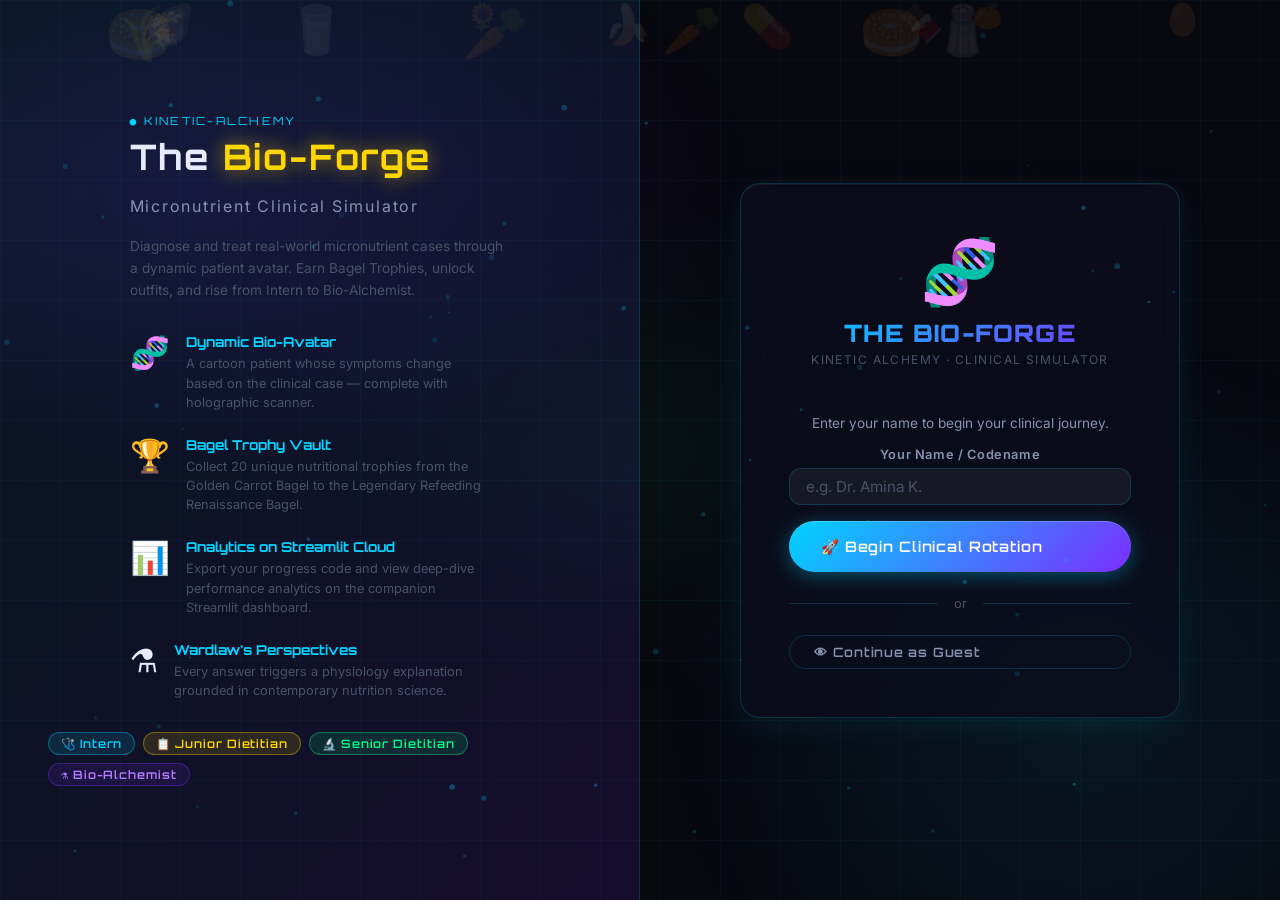
==== streamlit_app/static/index.html @ 626a2f52 "space" ====
<!DOCTYPE html>
<html lang="en">
<head>
<meta charset="UTF-8">
<meta name="viewport" content="width=device-width,initial-scale=1.0">
<title>kinetic-alchemy: The Bio-Forge | Login</title>
<meta name="description" content="A gamified micronutrient clinical quiz for dietetics students and healthcare professionals. Diagnose, treat, and earn bagel trophies.">
<link rel="stylesheet" href="styles/main.css">
<style>
.particles-bg{position:fixed;inset:0;pointer-events:none;z-index:0}
.login-hero{display:grid;grid-template-columns:1fr 1fr;min-height:100vh;position:relative;z-index:1}
@media(max-width:900px){.login-hero{grid-template-columns:1fr}.hero-side{display:none}}
.hero-side{
  background:linear-gradient(135deg,rgba(0,212,255,0.08),rgba(123,46,255,0.12));
  border-right:1px solid var(--glass-border);
  display:flex;flex-direction:column;align-items:center;justify-content:center;
  padding:var(--sp-2xl);gap:var(--sp-xl);
}
.hero-feature{display:flex;align-items:flex-start;gap:var(--sp-md);max-width:360px}
.hero-feature-icon{font-size:2rem;flex-shrink:0}
.hero-feature-text h4{font-family:'Orbitron',monospace;font-size:0.85rem;color:var(--neon-blue);margin-bottom:4px}
.hero-feature-text p{font-size:0.8rem;color:var(--text-muted);line-height:1.5}
.login-side{display:flex;align-items:center;justify-content:center;padding:var(--sp-xl)}
.name-setup{display:none}
.name-setup.active{display:block}
.auth-form{display:block}
.auth-form.hidden{display:none}
.tabs{display:flex;gap:2px;background:rgba(255,255,255,0.05);border-radius:var(--r-full);padding:3px;margin-bottom:var(--sp-xl)}
.tab-btn{flex:1;padding:8px 16px;border-radius:var(--r-full);font-family:'Orbitron',monospace;font-size:0.75rem;
  font-weight:600;letter-spacing:0.05em;color:var(--text-muted);background:transparent;
  border:none;cursor:pointer;transition:all 0.2s}
.tab-btn.active{background:rgba(0,212,255,0.2);color:var(--neon-blue);box-shadow:0 0 15px rgba(0,212,255,0.2)}
.floating-bagels{position:fixed;pointer-events:none;z-index:0;inset:0}
.float-bagel{position:absolute;font-size:2rem;opacity:0.08;animation:floatDrift linear infinite}
@keyframes floatDrift{
  0%{transform:translateY(110vh) rotate(0deg)}
  100%{transform:translateY(-20vh) rotate(360deg)}
}
</style>
</head>
<body>
<div class="bg-nebula"></div>
<div class="bg-grid"></div>
<canvas class="particles-bg" id="particles-canvas"></canvas>

<!-- Floating decorative bagels -->
<div class="floating-bagels" id="floatBagels"></div>

<div class="login-hero">
  <!-- LEFT: Feature showcase -->
  <div class="hero-side">
    <div>
      <div style="font-family:'Orbitron',monospace;font-size:0.7rem;color:var(--neon-blue);letter-spacing:0.2em;margin-bottom:var(--sp-sm)">● KINETIC-ALCHEMY</div>
      <h1 style="font-size:2.2rem;line-height:1.2;margin-bottom:var(--sp-md)">
        The <span class="text-gold">Bio-Forge</span><br>
        <span style="font-size:1rem;color:var(--text-secondary);font-family:'Inter',sans-serif;font-weight:400">Micronutrient Clinical Simulator</span>
      </h1>
      <p style="color:var(--text-muted);font-size:0.85rem;line-height:1.6;max-width:380px">
        Diagnose and treat real-world micronutrient cases through a dynamic patient avatar. 
        Earn Bagel Trophies, unlock outfits, and rise from Intern to Bio-Alchemist.
      </p>
    </div>
    <div style="display:flex;flex-direction:column;gap:var(--sp-lg);width:100%;max-width:380px">
      <div class="hero-feature">
        <div class="hero-feature-icon">🧬</div>
        <div class="hero-feature-text">
          <h4>Dynamic Bio-Avatar</h4>
          <p>A cartoon patient whose symptoms change based on the clinical case — complete with holographic scanner.</p>
        </div>
      </div>
      <div class="hero-feature">
        <div class="hero-feature-icon">🏆</div>
        <div class="hero-feature-text">
          <h4>Bagel Trophy Vault</h4>
          <p>Collect 20 unique nutritional trophies from the Golden Carrot Bagel to the Legendary Refeeding Renaissance Bagel.</p>
        </div>
      </div>
      <div class="hero-feature">
        <div class="hero-feature-icon">📊</div>
        <div class="hero-feature-text">
          <h4>Analytics on Streamlit Cloud</h4>
          <p>Export your progress code and view deep-dive performance analytics on the companion Streamlit dashboard.</p>
        </div>
      </div>
      <div class="hero-feature">
        <div class="hero-feature-icon">⚗️</div>
        <div class="hero-feature-text">
          <h4>Wardlaw's Perspectives</h4>
          <p>Every answer triggers a physiology explanation grounded in contemporary nutrition science.</p>
        </div>
      </div>
    </div>
    <!-- Level preview -->
    <div style="display:flex;gap:var(--sp-sm);flex-wrap:wrap">
      <span class="badge badge-blue">🩺 Intern</span>
      <span class="badge badge-gold">📋 Junior Dietitian</span>
      <span class="badge badge-green">🔬 Senior Dietitian</span>
      <span class="badge badge-purple">⚗️ Bio-Alchemist</span>
    </div>
  </div>

  <!-- RIGHT: Login / Setup -->
  <div class="login-side">
    <div class="login-card glass" style="position:relative;z-index:2">
      <span class="logo-mark">🧬</span>
      <h2 class="logo-title">THE BIO-FORGE</h2>
      <div class="logo-subtitle">Kinetic Alchemy · Clinical Simulator</div>

      <!-- Name Setup (shown if no saved name) -->
      <div class="name-setup" id="nameSetup">
        <p class="text-muted text-sm mb-md">Enter your name to begin your clinical journey.</p>
        <div class="input-group">
          <label class="input-label" for="playerNameInput">Your Name / Codename</label>
          <input class="input-field" id="playerNameInput" type="text" placeholder="e.g. Dr. Amina K." maxlength="30" autocomplete="off">
        </div>
        <button class="btn btn-primary btn-lg w-full" id="startBtn" onclick="handleStart()">
          🚀 Begin Clinical Rotation
        </button>
        <div class="divider">or</div>
        <button class="btn btn-ghost w-full" onclick="handleDemo()">
          👁 Continue as Guest
        </button>
      </div>

      <!-- Returning player -->
      <div class="auth-form hidden" id="returningForm">
        <div class="glass" style="padding:var(--sp-md);border-radius:var(--r-md);margin-bottom:var(--sp-lg);text-align:left">
          <div class="text-xs text-muted mb-sm">Welcome back,</div>
          <div id="returningName" class="font-orb text-blue" style="font-size:1.1rem"></div>
          <div id="returningStats" class="text-xs text-muted mt-sm"></div>
        </div>
        <button class="btn btn-primary btn-lg w-full" onclick="handleContinue()">
          ▶ Continue Rotation
        </button>
        <div class="divider">or</div>
        <button class="btn btn-ghost w-full" onclick="showNewPlayer()">
          + New Player
        </button>
      </div>
    </div>
  </div>
</div>

<!-- Toast container -->
<div class="toast-container" id="toastContainer"></div>

<script>
// ---- Floating bagels ----
const BAGEL_EMOJIS = ["🥯","🥕","🍊","🌾","💊","🧂","🍫","🍌","🥛","🥚","🦪","🌻"];
const floatEl = document.getElementById("floatBagels");
for (let i = 0; i < 14; i++) {
  const el = document.createElement("div");
  el.className = "float-bagel";
  el.textContent = BAGEL_EMOJIS[i % BAGEL_EMOJIS.length];
  el.style.left = `${Math.random() * 100}%`;
  el.style.animationDuration = `${8 + Math.random() * 14}s`;
  el.style.animationDelay = `-${Math.random() * 15}s`;
  el.style.fontSize = `${1.5 + Math.random() * 2}rem`;
  floatEl.appendChild(el);
}

// ---- Canvas particles ----
const pc = document.getElementById("particles-canvas");
const pctx = pc.getContext("2d");
pc.width = window.innerWidth; pc.height = window.innerHeight;
window.addEventListener("resize", () => { pc.width = window.innerWidth; pc.height = window.innerHeight; });

const dots = Array.from({length: 60}, () => ({
  x: Math.random()*pc.width, y: Math.random()*pc.height,
  vx: (Math.random()-0.5)*0.4, vy: (Math.random()-0.5)*0.4,
  r: 1+Math.random()*2, a: Math.random()
}));

(function animDots() {
  requestAnimationFrame(animDots);
  pctx.clearRect(0,0,pc.width,pc.height);
  dots.forEach(d => {
    d.x += d.vx; d.y += d.vy;
    if (d.x < 0) d.x = pc.width;
    if (d.x > pc.width) d.x = 0;
    if (d.y < 0) d.y = pc.height;
    if (d.y > pc.height) d.y = 0;
    pctx.beginPath();
    pctx.arc(d.x, d.y, d.r, 0, Math.PI*2);
    pctx.fillStyle = `rgba(0,212,255,${0.1+d.a*0.2})`;
    pctx.fill();
  });

  // Draw connections
  for (let i = 0; i < dots.length; i++) {
    for (let j = i+1; j < dots.length; j++) {
      const dx = dots[i].x - dots[j].x;
      const dy = dots[i].y - dots[j].y;
      const dist = Math.sqrt(dx*dx+dy*dy);
      if (dist < 100) {
        pctx.beginPath();
        pctx.moveTo(dots[i].x, dots[i].y);
        pctx.lineTo(dots[j].x, dots[j].y);
        pctx.strokeStyle = `rgba(0,212,255,${0.08*(1-dist/100)})`;
        pctx.lineWidth = 0.5;
        pctx.stroke();
      }
    }
  }
})();

// ---- State check ----
const savedRaw = localStorage.getItem("bioforge_state");
let savedState = null;
try { savedState = savedRaw ? JSON.parse(savedRaw) : null; } catch {}

if (savedState && savedState.playerName && savedState.playerName !== "Intern") {
  // Show returning player UI
  document.getElementById("returningForm").classList.remove("hidden");
  document.getElementById("returningName").textContent = savedState.playerName;
  document.getElementById("returningStats").textContent =
    `${savedState.totalPoints || 0} Nutri-Points · ${savedState.bagelsCollected?.length || 0} Bagels · ${savedState.accuracy || 0}% accuracy`;
} else {
  document.getElementById("nameSetup").classList.add("active");
}

function handleStart() {
  const name = document.getElementById("playerNameInput").value.trim();
  if (!name) { showToast("Please enter your name!", "error"); return; }
  const s = savedState || {};
  s.playerName = name;
  localStorage.setItem("bioforge_state", JSON.stringify(s));
  window.location.href = "game.html";
}

function handleDemo() {
  if (!savedState) {
    localStorage.setItem("bioforge_state", JSON.stringify({...{playerName:"Guest Intern"}}));
  }
  window.location.href = "game.html";
}

function handleContinue() {
  window.location.href = "game.html";
}

function showNewPlayer() {
  document.getElementById("returningForm").classList.add("hidden");
  document.getElementById("nameSetup").classList.add("active");
}

// Enter key to start
document.getElementById("playerNameInput")?.addEventListener("keydown", e => {
  if (e.key === "Enter") handleStart();
});

function showToast(msg, type = "info") {
  const tc = document.getElementById("toastContainer");
  const t = document.createElement("div");
  t.className = `toast toast-${type}`;
  t.textContent = msg;
  tc.appendChild(t);
  setTimeout(() => { t.classList.add("toast-out"); setTimeout(() => t.remove(), 350); }, 3000);
}
</script>
</body>
</html>
---- streamlit_app/static/styles/main.css ----
/* ================================================================
   KINETIC ALCHEMY: THE BIO-FORGE — Design System
   ================================================================ */

@import url('https://fonts.googleapis.com/css2?family=Orbitron:wght@400;600;700;900&family=Inter:wght@300;400;500;600;700&display=swap');

/* ===== DESIGN TOKENS ===== */
:root {
  --bg-deep: #08080f;
  --bg-primary: #0d0d1e;
  --bg-secondary: #12122a;
  --bg-card: rgba(255,255,255,0.04);
  --bg-card-hover: rgba(255,255,255,0.07);
  --glass-bg: rgba(13,13,30,0.75);
  --glass-border: rgba(0,212,255,0.18);
  --glass-shadow: 0 8px 32px rgba(0,212,255,0.08);

  --neon-blue: #00d4ff;
  --neon-blue-dim: rgba(0,212,255,0.15);
  --neon-purple: #7b2eff;
  --neon-green: #00ff88;
  --neon-red: #ff3366;
  --neon-gold: #ffd700;
  --neon-orange: #ff8c00;

  --text-primary: #e8eaff;
  --text-secondary: #8892b0;
  --text-muted: #4a5268;

  --sp-xs: 0.25rem; --sp-sm: 0.5rem; --sp-md: 1rem;
  --sp-lg: 1.5rem;  --sp-xl: 2rem;   --sp-2xl: 3rem;

  --r-sm: 8px; --r-md: 12px; --r-lg: 20px;
  --r-xl: 32px; --r-full: 9999px;

  --t-base: 0.3s ease;
  --t-slow: 0.6s ease;
  --t-spring: 0.4s cubic-bezier(0.34,1.56,0.64,1);
  --t-bounce: 0.5s cubic-bezier(0.68,-0.55,0.265,1.55);
}

/* ===== RESET ===== */
*,*::before,*::after{box-sizing:border-box;margin:0;padding:0}
html{font-size:16px;scroll-behavior:smooth}
body{
  font-family:'Inter',system-ui,sans-serif;
  background:var(--bg-deep);
  color:var(--text-primary);
  min-height:100vh;
  overflow-x:hidden;
  -webkit-font-smoothing:antialiased;
}
a{text-decoration:none;color:inherit}
button{cursor:pointer;border:none;background:none;font-family:inherit}
input{font-family:inherit}

/* ===== ANIMATED BACKGROUND ===== */
.bg-nebula{
  position:fixed;inset:0;
  background:
    radial-gradient(ellipse 80% 60% at 15% 20%, rgba(123,46,255,0.12) 0%, transparent 55%),
    radial-gradient(ellipse 60% 80% at 85% 80%, rgba(0,212,255,0.08) 0%, transparent 55%),
    radial-gradient(ellipse 40% 40% at 50% 50%, rgba(0,255,136,0.04) 0%, transparent 70%);
  pointer-events:none;z-index:0;
}

/* Animated grid lines */
.bg-grid{
  position:fixed;inset:0;
  background-image:
    linear-gradient(rgba(0,212,255,0.04) 1px, transparent 1px),
    linear-gradient(90deg, rgba(0,212,255,0.04) 1px, transparent 1px);
  background-size:60px 60px;
  pointer-events:none;z-index:0;
  animation:gridScroll 20s linear infinite;
}
@keyframes gridScroll{to{background-position:60px 60px}}

/* ===== TYPOGRAPHY ===== */
h1,h2,h3,.heading{font-family:'Orbitron',monospace;font-weight:700;letter-spacing:0.05em}
.text-blue{color:var(--neon-blue);text-shadow:0 0 20px rgba(0,212,255,0.6),0 0 40px rgba(0,212,255,0.3)}
.text-gold{color:var(--neon-gold);text-shadow:0 0 20px rgba(255,215,0,0.6)}
.text-green{color:var(--neon-green);text-shadow:0 0 20px rgba(0,255,136,0.6)}
.text-red{color:var(--neon-red);text-shadow:0 0 20px rgba(255,51,102,0.6)}
.text-muted{color:var(--text-secondary)}
.font-orb{font-family:'Orbitron',monospace}

/* ===== GLASS CARD ===== */
.glass{
  background:var(--glass-bg);
  border:1px solid var(--glass-border);
  border-radius:var(--r-lg);
  backdrop-filter:blur(20px);
  -webkit-backdrop-filter:blur(20px);
  box-shadow:var(--glass-shadow),inset 0 1px 0 rgba(255,255,255,0.05);
}
.glass-hover{transition:all var(--t-base)}
.glass-hover:hover{
  border-color:rgba(0,212,255,0.35);
  box-shadow:0 8px 32px rgba(0,212,255,0.18),inset 0 1px 0 rgba(255,255,255,0.08);
  transform:translateY(-2px);
}

/* ===== BUTTONS ===== */
.btn{
  display:inline-flex;align-items:center;gap:var(--sp-sm);
  padding:var(--sp-sm) var(--sp-lg);
  border-radius:var(--r-full);
  font-family:'Orbitron',monospace;font-weight:600;font-size:0.8rem;
  letter-spacing:0.06em;cursor:pointer;
  transition:all var(--t-spring);text-decoration:none;
  position:relative;overflow:hidden;border:none;
}
.btn::after{
  content:'';position:absolute;inset:0;
  background:linear-gradient(135deg,rgba(255,255,255,0.12),transparent);
  opacity:0;transition:opacity var(--t-base);
}
.btn:hover::after{opacity:1}
.btn:active{transform:scale(0.97)!important}

.btn-primary{
  background:linear-gradient(135deg,var(--neon-blue),var(--neon-purple));
  color:#fff;box-shadow:0 4px 20px rgba(0,212,255,0.35),inset 0 1px 0 rgba(255,255,255,0.2);
}
.btn-primary:hover{transform:translateY(-2px) scale(1.02);box-shadow:0 8px 30px rgba(0,212,255,0.55)}

.btn-gold{
  background:linear-gradient(135deg,#ffd700,#ff9500);
  color:#1a1000;font-weight:700;
  box-shadow:0 4px 20px rgba(255,215,0,0.45);
}
.btn-gold:hover{transform:translateY(-2px) scale(1.02);box-shadow:0 8px 30px rgba(255,215,0,0.65)}

.btn-ghost{
  background:transparent;border:1px solid var(--glass-border);
  color:var(--text-secondary);
}
.btn-ghost:hover{border-color:var(--neon-blue);color:var(--neon-blue);box-shadow:0 0 15px rgba(0,212,255,0.2)}

.btn-danger{
  background:linear-gradient(135deg,#ff3366,#ff6b35);
  color:#fff;box-shadow:0 4px 20px rgba(255,51,102,0.35);
}
.btn-lg{padding:var(--sp-md) var(--sp-xl);font-size:0.9rem}
.btn-sm{padding:var(--sp-xs) var(--sp-md);font-size:0.75rem}
.btn:disabled{opacity:0.4;pointer-events:none}

/* ===== BADGES ===== */
.badge{
  display:inline-flex;align-items:center;gap:4px;
  padding:3px 12px;border-radius:var(--r-full);
  font-family:'Orbitron',monospace;font-size:0.72rem;font-weight:600;letter-spacing:0.08em;
}
.badge-blue{background:rgba(0,212,255,0.12);border:1px solid rgba(0,212,255,0.35);color:var(--neon-blue)}
.badge-gold{background:rgba(255,215,0,0.12);border:1px solid rgba(255,215,0,0.35);color:var(--neon-gold)}
.badge-green{background:rgba(0,255,136,0.12);border:1px solid rgba(0,255,136,0.35);color:var(--neon-green)}
.badge-red{background:rgba(255,51,102,0.12);border:1px solid rgba(255,51,102,0.35);color:var(--neon-red)}
.badge-purple{background:rgba(123,46,255,0.12);border:1px solid rgba(123,46,255,0.35);color:#b47fff}

/* ===== FORM INPUTS ===== */
.input-field{
  width:100%;padding:var(--sp-sm) var(--sp-md);
  background:rgba(255,255,255,0.05);
  border:1px solid var(--glass-border);
  border-radius:var(--r-md);
  color:var(--text-primary);font-size:0.95rem;
  transition:all var(--t-base);outline:none;
}
.input-field::placeholder{color:var(--text-muted)}
.input-field:focus{border-color:var(--neon-blue);box-shadow:0 0 0 3px rgba(0,212,255,0.15)}
.input-group{position:relative;margin-bottom:var(--sp-md)}
.input-label{display:block;font-size:0.8rem;font-weight:600;color:var(--text-secondary);margin-bottom:6px;letter-spacing:0.05em}
.input-icon{position:absolute;left:12px;top:50%;transform:translateY(-50%);color:var(--text-muted);font-size:1.1rem}
.input-field.with-icon{padding-left:2.5rem}

/* ===== AVATAR STAGE ===== */
.avatar-stage{
  position:relative;width:320px;height:420px;
  margin:0 auto;border-radius:var(--r-xl);
  background:radial-gradient(ellipse at center, rgba(0,212,255,0.06) 0%, transparent 70%);
  border:1px solid rgba(0,212,255,0.12);
  overflow:visible;
  transition:all var(--t-slow);
}
.avatar-stage::before{
  content:'';position:absolute;inset:-2px;border-radius:calc(var(--r-xl)+2px);
  background:linear-gradient(135deg,rgba(0,212,255,0.3),transparent,rgba(123,46,255,0.3));
  z-index:-1;opacity:0.5;animation:ringRotate 8s linear infinite;
}
@keyframes ringRotate{to{transform:rotate(360deg)}}

.avatar-img{
  width:100%;height:100%;object-fit:contain;
  border-radius:var(--r-xl);
  transition:filter 0.6s ease, transform 0.4s ease;
  position:relative;z-index:1;
}

/* Avatar State Filters */
.avatar-img.state-healthy{filter:saturate(1.2) brightness(1.05)}
.avatar-img.state-vitaminA_deficiency{filter:saturate(0.6) brightness(0.85) contrast(1.1)}
.avatar-img.state-vitaminA_toxicity{filter:saturate(1.6) hue-rotate(10deg) brightness(0.9)}
.avatar-img.state-vitaminD_deficiency{filter:saturate(0.5) brightness(0.8) sepia(0.3)}
.avatar-img.state-vitaminK_deficiency{filter:saturate(0.7) brightness(0.9)}
.avatar-img.state-vitaminE_deficiency{filter:saturate(0.65) brightness(0.88) contrast(1.05)}
.avatar-img.state-vitaminC_deficiency{filter:saturate(0.55) brightness(0.82) contrast(1.15)}
.avatar-img.state-thiamine_deficiency{filter:saturate(0.4) brightness(0.75) sepia(0.2)}
.avatar-img.state-niacin_deficiency{filter:saturate(1.3) hue-rotate(15deg) brightness(0.85)}
.avatar-img.state-folate_deficiency{filter:saturate(0.5) brightness(0.8)}
.avatar-img.state-b12_deficiency{filter:saturate(0.45) brightness(0.78) sepia(0.15)}
.avatar-img.state-iron_deficiency{filter:saturate(0.3) brightness(0.75) contrast(1.1)}
.avatar-img.state-zinc_deficiency{filter:saturate(0.7) brightness(0.88) sepia(0.15)}
.avatar-img.state-calcium_deficiency{filter:saturate(0.6) brightness(0.85)}
.avatar-img.state-magnesium_deficiency{filter:saturate(0.65) brightness(0.82) contrast(1.1)}
.avatar-img.state-iodine_deficiency{filter:saturate(0.6) brightness(0.83)}
.avatar-img.state-selenium_deficiency{filter:saturate(0.55) brightness(0.8) contrast(1.08)}
.avatar-img.state-riboflavin_deficiency{filter:saturate(0.7) brightness(0.87) hue-rotate(5deg)}
.avatar-img.state-biotin_deficiency{filter:saturate(0.65) brightness(0.85) sepia(0.1)}
.avatar-img.state-potassium_deficiency{filter:saturate(0.5) brightness(0.8)}
.avatar-img.state-phosphorus_deficiency{filter:saturate(0.45) brightness(0.75) contrast(1.1)}

/* Avatar Animation States */
.avatar-img.anim-success{animation:goldTransmute 1s ease forwards}
.avatar-img.anim-failure{animation:redDistress 0.7s ease}
.avatar-img.anim-toxic{animation:toxicShake 0.8s ease}
.avatar-img.anim-celebrate{animation:celebrate 1.2s ease forwards}

@keyframes goldTransmute{
  0%{filter:brightness(1);transform:scale(1)}
  30%{filter:brightness(2) saturate(3) sepia(0.5) hue-rotate(15deg);transform:scale(1.05)}
  60%{filter:brightness(1.5) saturate(2) hue-rotate(30deg);transform:scale(1.03)}
  100%{filter:saturate(1.3) brightness(1.1);transform:scale(1)}
}
@keyframes redDistress{
  0%,100%{transform:translateX(0);filter:brightness(1)}
  15%{transform:translateX(-8px) rotate(-2deg);filter:brightness(0.7) saturate(2) hue-rotate(320deg)}
  30%{transform:translateX(8px) rotate(2deg);filter:brightness(0.7) saturate(2) hue-rotate(320deg)}
  45%{transform:translateX(-6px)}
  60%{transform:translateX(6px)}
  75%{transform:translateX(-3px)}
}
@keyframes toxicShake{
  0%,100%{transform:scale(1);filter:brightness(1)}
  20%{transform:scale(1.05) rotate(1deg);filter:brightness(0.6) saturate(3) hue-rotate(330deg)}
  40%{transform:scale(0.97) rotate(-2deg);filter:brightness(0.5) saturate(3.5) hue-rotate(330deg)}
  60%{transform:scale(1.02) rotate(1deg);filter:brightness(0.65) saturate(2.5) hue-rotate(325deg)}
}
@keyframes celebrate{
  0%{transform:scale(1)}
  20%{transform:scale(1.08) rotate(-3deg)}
  40%{transform:scale(1.05) rotate(3deg)}
  60%{transform:scale(1.06) rotate(-2deg)}
  80%{transform:scale(1.03) rotate(1deg)}
  100%{transform:scale(1);filter:saturate(1.4) brightness(1.1)}
}

/* Holographic Scanner Overlay */
.scanner-overlay{
  position:absolute;inset:0;border-radius:var(--r-xl);
  pointer-events:none;z-index:2;opacity:0;
  transition:opacity 0.3s ease;
}
.avatar-stage:hover .scanner-overlay{opacity:1}

/* Symptom Labels */
.symptom-label{
  position:absolute;background:rgba(0,212,255,0.12);
  border:1px solid rgba(0,212,255,0.4);border-radius:20px;
  padding:3px 10px;font-size:0.7rem;font-family:'Orbitron',monospace;
  color:var(--neon-blue);white-space:nowrap;pointer-events:none;z-index:3;
  animation:labelFloat 2s ease-in-out infinite alternate;
  text-shadow:0 0 8px rgba(0,212,255,0.6);
  box-shadow:0 0 12px rgba(0,212,255,0.25);
}
@keyframes labelFloat{from{transform:translateY(0)}to{transform:translateY(-4px)}}

/* Particle Burst */
.particle{
  position:absolute;border-radius:50%;pointer-events:none;
  animation:particleBurst 0.8s ease-out forwards;z-index:10;
}
@keyframes particleBurst{
  0%{transform:translate(0,0) scale(1);opacity:1}
  100%{transform:translate(var(--dx),var(--dy)) scale(0);opacity:0}
}

/* ===== OPTIONS ARC ===== */
.options-arc{
  display:flex;gap:var(--sp-md);
  justify-content:center;flex-wrap:wrap;
  padding:var(--sp-md) 0;
}

.option-card{
  flex:1;min-width:150px;max-width:200px;
  background:rgba(0,212,255,0.06);
  border:1.5px solid rgba(0,212,255,0.25);
  border-radius:var(--r-lg);
  padding:var(--sp-md);
  cursor:pointer;text-align:center;
  transition:all var(--t-spring);
  position:relative;overflow:hidden;
  animation:optionFloat 3s ease-in-out infinite alternate;
}
.option-card:nth-child(2){animation-delay:0.4s}
.option-card:nth-child(3){animation-delay:0.8s}

@keyframes optionFloat{
  from{transform:translateY(0)}
  to{transform:translateY(-6px)}
}
.option-card::before{
  content:'';position:absolute;inset:0;
  background:linear-gradient(135deg,rgba(0,212,255,0.15),rgba(123,46,255,0.1));
  opacity:0;transition:opacity var(--t-base);
}
.option-card:hover{
  border-color:rgba(0,212,255,0.6);
  transform:translateY(-10px) scale(1.04)!important;
  box-shadow:0 10px 30px rgba(0,212,255,0.3),0 0 40px rgba(0,212,255,0.15) inset;
}
.option-card:hover::before{opacity:1}
.option-card.selected-optimal{
  border-color:var(--neon-green);
  background:rgba(0,255,136,0.1);
  animation:optimalPulse 0.6s ease;
}
.option-card.selected-deficient{
  border-color:var(--neon-gold);
  background:rgba(255,215,0,0.1);
  animation:wrongShake 0.5s ease;
}
.option-card.selected-toxic{
  border-color:var(--neon-red);
  background:rgba(255,51,102,0.1);
  animation:wrongShake 0.5s ease;
}
@keyframes optimalPulse{
  0%{transform:scale(1)}50%{transform:scale(1.06)}100%{transform:scale(1)}
}
@keyframes wrongShake{
  0%,100%{transform:translateX(0)}
  20%{transform:translateX(-6px)}40%{transform:translateX(6px)}
  60%{transform:translateX(-4px)}80%{transform:translateX(4px)}
}
.option-icon{font-size:2rem;margin-bottom:var(--sp-xs);display:block}
.option-label{font-family:'Orbitron',monospace;font-size:0.72rem;font-weight:600;color:var(--text-primary);margin-bottom:4px}
.option-desc{font-size:0.7rem;color:var(--text-muted);line-height:1.4;display:none}
.option-card:hover .option-desc{display:block}
.option-card.disabled{pointer-events:none;opacity:0.5}

/* ===== HUD ===== */
.hud{
  display:flex;align-items:center;justify-content:space-between;
  padding:var(--sp-sm) var(--sp-lg);gap:var(--sp-md);flex-wrap:wrap;
}
.hud-stat{
  display:flex;align-items:center;gap:var(--sp-xs);
  font-family:'Orbitron',monospace;font-size:0.78rem;font-weight:600;
}
.hud-stat .val{font-size:1rem;color:var(--neon-blue)}

/* XP Bar */
.xp-bar-wrap{background:rgba(255,255,255,0.08);border-radius:var(--r-full);height:6px;overflow:hidden}
.xp-bar{height:100%;background:linear-gradient(90deg,var(--neon-blue),var(--neon-purple));
  border-radius:var(--r-full);transition:width 0.8s cubic-bezier(0.34,1.56,0.64,1)}

/* Timer */
.timer-ring{position:relative;width:48px;height:48px}
.timer-ring svg{transform:rotate(-90deg)}
.timer-ring .track{fill:none;stroke:rgba(255,255,255,0.08);stroke-width:4}
.timer-ring .fill{fill:none;stroke:var(--neon-blue);stroke-width:4;stroke-linecap:round;
  stroke-dasharray:126;stroke-dashoffset:0;transition:stroke-dashoffset 1s linear,stroke 0.3s}
.timer-ring .fill.urgent{stroke:var(--neon-red);animation:urgentPulse 0.5s ease infinite alternate}
@keyframes urgentPulse{from{opacity:1}to{opacity:0.5}}
.timer-val{position:absolute;inset:0;display:flex;align-items:center;justify-content:center;
  font-family:'Orbitron',monospace;font-size:0.75rem;font-weight:700}

/* ===== WARDLAW PANEL ===== */
.wardlaw-panel{
  border-left:3px solid var(--neon-blue);
  background:rgba(0,212,255,0.04);
  padding:var(--sp-md) var(--sp-lg);
  border-radius:0 var(--r-md) var(--r-md) 0;
  animation:wardlawSlide 0.5s ease;
}
@keyframes wardlawSlide{from{opacity:0;transform:translateY(10px)}to{opacity:1;transform:translateY(0)}}
.wardlaw-title{font-family:'Orbitron',monospace;font-size:0.7rem;color:var(--neon-blue);
  letter-spacing:0.1em;margin-bottom:var(--sp-xs);text-transform:uppercase}
.wardlaw-text{font-size:0.85rem;color:var(--text-secondary);line-height:1.65}

/* ===== FEEDBACK BANNER ===== */
.feedback-banner{
  padding:var(--sp-sm) var(--sp-lg);border-radius:var(--r-md);
  font-family:'Orbitron',monospace;font-weight:700;font-size:0.9rem;
  text-align:center;animation:bannerPop 0.4s var(--t-spring);
}
@keyframes bannerPop{from{transform:scale(0.8);opacity:0}to{transform:scale(1);opacity:1}}
.feedback-banner.optimal{background:rgba(0,255,136,0.15);border:1px solid rgba(0,255,136,0.4);color:var(--neon-green)}
.feedback-banner.wrong{background:rgba(255,51,102,0.15);border:1px solid rgba(255,51,102,0.4);color:var(--neon-red)}
.feedback-banner.toxic{background:rgba(255,107,53,0.15);border:1px solid rgba(255,107,53,0.4);color:var(--neon-orange)}

/* ===== BAGEL TROPHY ===== */
.bagel-card{
  aspect-ratio:1;border-radius:var(--r-lg);padding:var(--sp-md);
  text-align:center;background:rgba(255,255,255,0.04);
  border:1px solid rgba(255,255,255,0.08);
  cursor:pointer;transition:all var(--t-spring);
  display:flex;flex-direction:column;align-items:center;justify-content:center;
}
.bagel-card:hover{transform:translateY(-6px) scale(1.03);border-color:var(--glow-color,var(--neon-blue));
  box-shadow:0 8px 24px var(--glow-shadow,rgba(0,212,255,0.3))}
.bagel-icon{font-size:2.5rem;display:block;animation:bagelSpin 4s linear infinite;transform-style:preserve-3d}
@keyframes bagelSpin{
  0%{transform:rotateY(0deg)}
  50%{transform:rotateY(180deg) scale(1.1)}
  100%{transform:rotateY(360deg)}
}
.bagel-card.locked{filter:grayscale(1) brightness(0.4);pointer-events:none}
.bagel-name{font-family:'Orbitron',monospace;font-size:0.65rem;color:var(--text-secondary);margin-top:var(--sp-xs);line-height:1.3}
.rarity-legendary{border-color:rgba(255,215,0,0.4)!important;box-shadow:0 0 20px rgba(255,215,0,0.15)}
.rarity-epic{border-color:rgba(123,46,255,0.4)!important}
.rarity-rare{border-color:rgba(0,212,255,0.4)!important}

/* ===== STAT CARDS ===== */
.stat-card{
  padding:var(--sp-lg);border-radius:var(--r-lg);text-align:center;
  background:linear-gradient(135deg,rgba(255,255,255,0.04),rgba(255,255,255,0.02));
  border:1px solid var(--glass-border);
}
.stat-val{font-family:'Orbitron',monospace;font-size:2rem;font-weight:900;line-height:1}
.stat-label{font-size:0.75rem;color:var(--text-muted);margin-top:4px;letter-spacing:0.05em}

/* ===== LEVEL UP OVERLAY ===== */
.levelup-overlay{
  position:fixed;inset:0;background:rgba(8,8,15,0.92);
  display:flex;align-items:center;justify-content:center;
  z-index:1000;animation:overlayFadeIn 0.4s ease;
}
@keyframes overlayFadeIn{from{opacity:0}to{opacity:1}}
.levelup-card{text-align:center;padding:var(--sp-2xl);max-width:500px}
.levelup-title{font-size:3rem;font-weight:900;margin-bottom:var(--sp-md);
  background:linear-gradient(135deg,var(--neon-gold),var(--neon-orange));
  -webkit-background-clip:text;-webkit-text-fill-color:transparent;background-clip:text;
  animation:levelTitlePop 0.6s var(--t-bounce)}
@keyframes levelTitlePop{from{transform:scale(0.5) rotate(-5deg);opacity:0}to{transform:scale(1) rotate(0deg);opacity:1}}

/* ===== LOGIN PAGE ===== */
.login-container{
  min-height:100vh;display:flex;align-items:center;justify-content:center;
  padding:var(--sp-xl);position:relative;z-index:1;
}
.login-card{
  width:100%;max-width:440px;padding:var(--sp-2xl);text-align:center;
}
.logo-mark{
  font-size:4rem;margin-bottom:var(--sp-sm);display:block;
  animation:logoFloat 3s ease-in-out infinite alternate;
}
@keyframes logoFloat{from{transform:translateY(0) rotate(-2deg)}to{transform:translateY(-12px) rotate(2deg)}}
.logo-title{font-size:1.5rem;font-weight:900;margin-bottom:4px;
  background:linear-gradient(135deg,var(--neon-blue),var(--neon-purple));
  -webkit-background-clip:text;-webkit-text-fill-color:transparent;background-clip:text}
.logo-subtitle{font-size:0.75rem;color:var(--text-muted);letter-spacing:0.12em;text-transform:uppercase;margin-bottom:var(--sp-2xl)}
.divider{display:flex;align-items:center;gap:var(--sp-md);color:var(--text-muted);font-size:0.8rem;margin:var(--sp-lg) 0}
.divider::before,.divider::after{content:'';flex:1;height:1px;background:var(--glass-border)}

/* ===== SCROLLBAR ===== */
::-webkit-scrollbar{width:6px}
::-webkit-scrollbar-track{background:var(--bg-secondary)}
::-webkit-scrollbar-thumb{background:var(--glass-border);border-radius:3px}
::-webkit-scrollbar-thumb:hover{background:rgba(0,212,255,0.35)}

/* ===== UTILITIES ===== */
.z-content{position:relative;z-index:1}
.flex{display:flex}.flex-col{flex-direction:column}
.items-center{align-items:center}.justify-center{justify-content:center}
.justify-between{justify-content:space-between}
.gap-xs{gap:var(--sp-xs)}.gap-sm{gap:var(--sp-sm)}.gap-md{gap:var(--sp-md)}
.gap-lg{gap:var(--sp-lg)}
.p-md{padding:var(--sp-md)}.p-lg{padding:var(--sp-lg)}.p-xl{padding:var(--sp-xl)}
.mt-sm{margin-top:var(--sp-sm)}.mt-md{margin-top:var(--sp-md)}
.mt-lg{margin-top:var(--sp-lg)}.mt-xl{margin-top:var(--sp-xl)}
.mb-sm{margin-bottom:var(--sp-sm)}.mb-md{margin-bottom:var(--sp-md)}.mb-lg{margin-bottom:var(--sp-lg)}
.w-full{width:100%}.text-center{text-align:center}.text-sm{font-size:0.85rem}
.text-xs{font-size:0.75rem}.hidden{display:none!important}
.rounded-full{border-radius:var(--r-full)}
.grid-2{display:grid;grid-template-columns:repeat(2,1fr);gap:var(--sp-md)}
.grid-3{display:grid;grid-template-columns:repeat(3,1fr);gap:var(--sp-md)}
.grid-4{display:grid;grid-template-columns:repeat(4,1fr);gap:var(--sp-md)}
@media(max-width:768px){
  .grid-4{grid-template-columns:repeat(2,1fr)}
  .grid-3{grid-template-columns:repeat(2,1fr)}
  .hud{gap:var(--sp-sm);font-size:0.72rem}
}
@media(max-width:480px){
  .grid-2{grid-template-columns:1fr}
  .options-arc{flex-direction:column;align-items:center}
  .option-card{max-width:100%;width:100%}
}

/* ===== TOAST ===== */
.toast-container{position:fixed;top:var(--sp-lg);right:var(--sp-lg);z-index:9999;display:flex;flex-direction:column;gap:var(--sp-sm)}
.toast{
  padding:var(--sp-sm) var(--sp-lg);border-radius:var(--r-md);
  font-family:'Orbitron',monospace;font-size:0.78rem;font-weight:600;
  backdrop-filter:blur(20px);animation:toastIn 0.3s var(--t-spring);
  max-width:320px;
}
@keyframes toastIn{from{transform:translateX(120%);opacity:0}to{transform:translateX(0);opacity:1}}
.toast-out{animation:toastOut 0.3s ease forwards}
@keyframes toastOut{to{transform:translateX(120%);opacity:0}}
.toast-success{background:rgba(0,255,136,0.15);border:1px solid rgba(0,255,136,0.4);color:var(--neon-green)}
.toast-error{background:rgba(255,51,102,0.15);border:1px solid rgba(255,51,102,0.4);color:var(--neon-red)}
.toast-info{background:rgba(0,212,255,0.15);border:1px solid rgba(0,212,255,0.4);color:var(--neon-blue)}

/* ===== CONFETTI / PARTICLES CANVAS ===== */
#particles-canvas{position:fixed;inset:0;pointer-events:none;z-index:999}
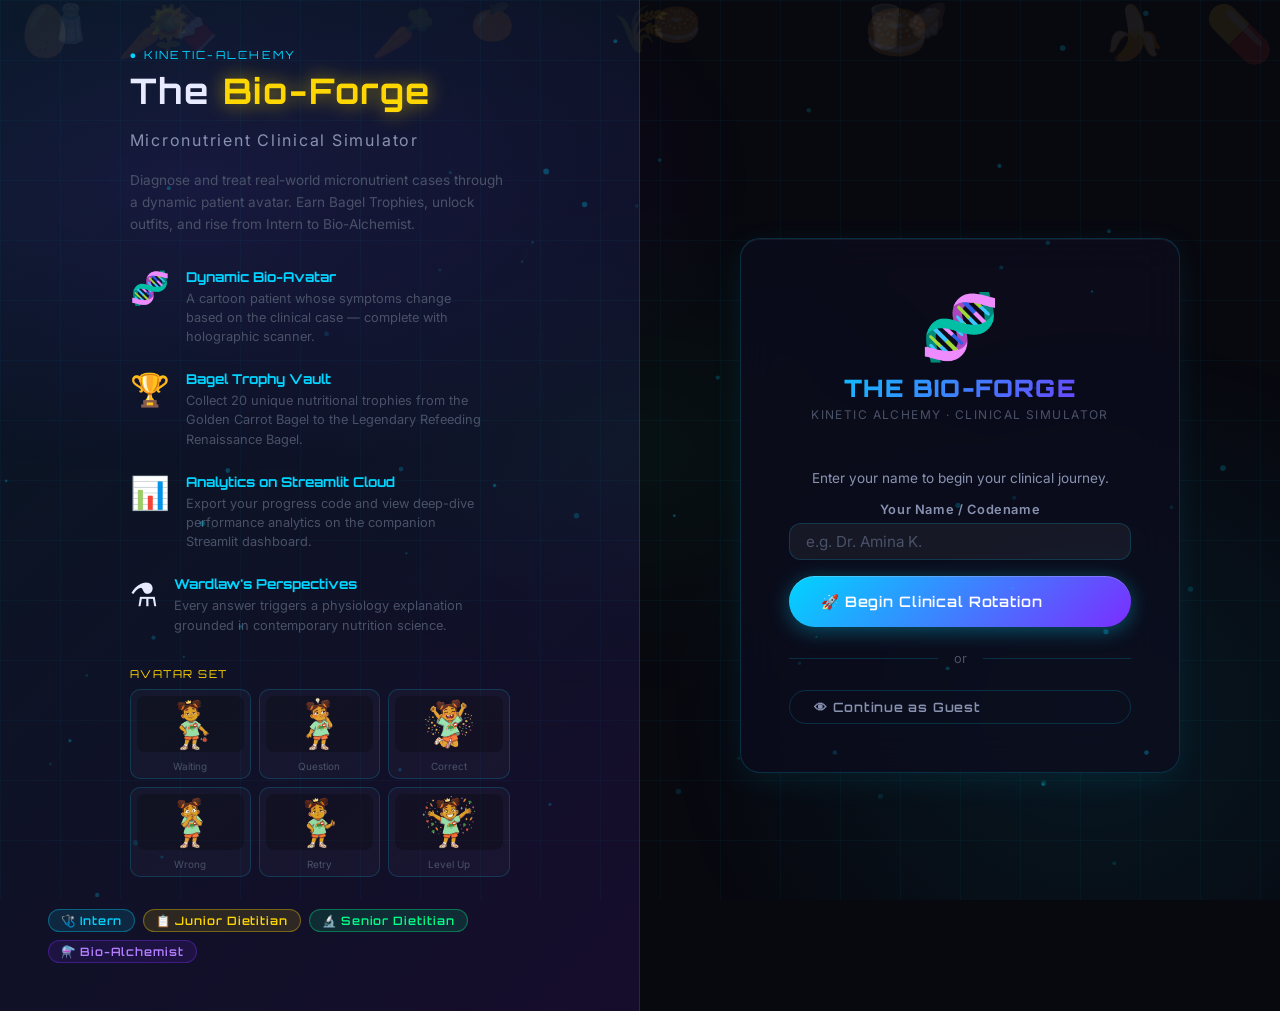
==== commit 03432152: "added new avatars" ====
--- a/streamlit_app/static/index.html
+++ b/streamlit_app/static/index.html
@@ -36,6 +36,12 @@
   0%{transform:translateY(110vh) rotate(0deg)}
   100%{transform:translateY(-20vh) rotate(360deg)}
 }
+.avatar-roster{width:100%;max-width:380px}
+.avatar-roster-title{font-family:'Orbitron',monospace;font-size:0.68rem;color:var(--neon-gold);letter-spacing:0.14em;margin-bottom:8px}
+.avatar-roster-grid{display:grid;grid-template-columns:repeat(3,minmax(0,1fr));gap:8px}
+.avatar-roster-item{border:1px solid var(--glass-border);border-radius:10px;background:rgba(255,255,255,0.03);padding:6px;text-align:center}
+.avatar-roster-item img{width:100%;height:56px;object-fit:contain;border-radius:8px;background:rgba(0,0,0,0.25)}
+.avatar-roster-item span{display:block;margin-top:4px;font-size:0.62rem;color:var(--text-muted)}
 </style>
 </head>
 <body>
@@ -90,6 +96,37 @@
         </div>
       </div>
     </div>
+
+    <div class="avatar-roster">
+      <div class="avatar-roster-title">AVATAR SET</div>
+      <div class="avatar-roster-grid">
+        <div class="avatar-roster-item">
+          <img src="assets/avatar/avatar_waiting.png" alt="Avatar waiting">
+          <span>Waiting</span>
+        </div>
+        <div class="avatar-roster-item">
+          <img src="assets/avatar/avatar_question.png" alt="Avatar question">
+          <span>Question</span>
+        </div>
+        <div class="avatar-roster-item">
+          <img src="assets/avatar/avatar_correct_answer.png" alt="Avatar correct answer">
+          <span>Correct</span>
+        </div>
+        <div class="avatar-roster-item">
+          <img src="assets/avatar/avatar_wrong_answer.png" alt="Avatar wrong answer">
+          <span>Wrong</span>
+        </div>
+        <div class="avatar-roster-item">
+          <img src="assets/avatar/avatar_better_luck_next_time.png" alt="Avatar better luck next time">
+          <span>Retry</span>
+        </div>
+        <div class="avatar-roster-item">
+          <img src="assets/avatar/avatar_level_up_reward.png" alt="Avatar level up reward">
+          <span>Level Up</span>
+        </div>
+      </div>
+    </div>
+
     <!-- Level preview -->
     <div style="display:flex;gap:var(--sp-sm);flex-wrap:wrap">
       <span class="badge badge-blue">🩺 Intern</span>
--- a/streamlit_app/static/styles/main.css
+++ b/streamlit_app/static/styles/main.css
@@ -265,13 +265,13 @@
 
 /* Symptom Labels */
 .symptom-label{
-  position:absolute;background:rgba(0,212,255,0.12);
-  border:1px solid rgba(0,212,255,0.4);border-radius:20px;
+  position:absolute;background:rgba(7,10,24,0.92);
+  border:1px solid rgba(255,215,0,0.75);border-radius:20px;
   padding:3px 10px;font-size:0.7rem;font-family:'Orbitron',monospace;
-  color:var(--neon-blue);white-space:nowrap;pointer-events:none;z-index:3;
+  color:#ffeeb0;white-space:nowrap;pointer-events:none;z-index:3;
   animation:labelFloat 2s ease-in-out infinite alternate;
-  text-shadow:0 0 8px rgba(0,212,255,0.6);
-  box-shadow:0 0 12px rgba(0,212,255,0.25);
+  text-shadow:0 1px 3px rgba(0,0,0,0.8),0 0 8px rgba(255,215,0,0.25);
+  box-shadow:0 4px 12px rgba(0,0,0,0.45),0 0 14px rgba(255,215,0,0.2);
 }
 @keyframes labelFloat{from{transform:translateY(0)}to{transform:translateY(-4px)}}
 
